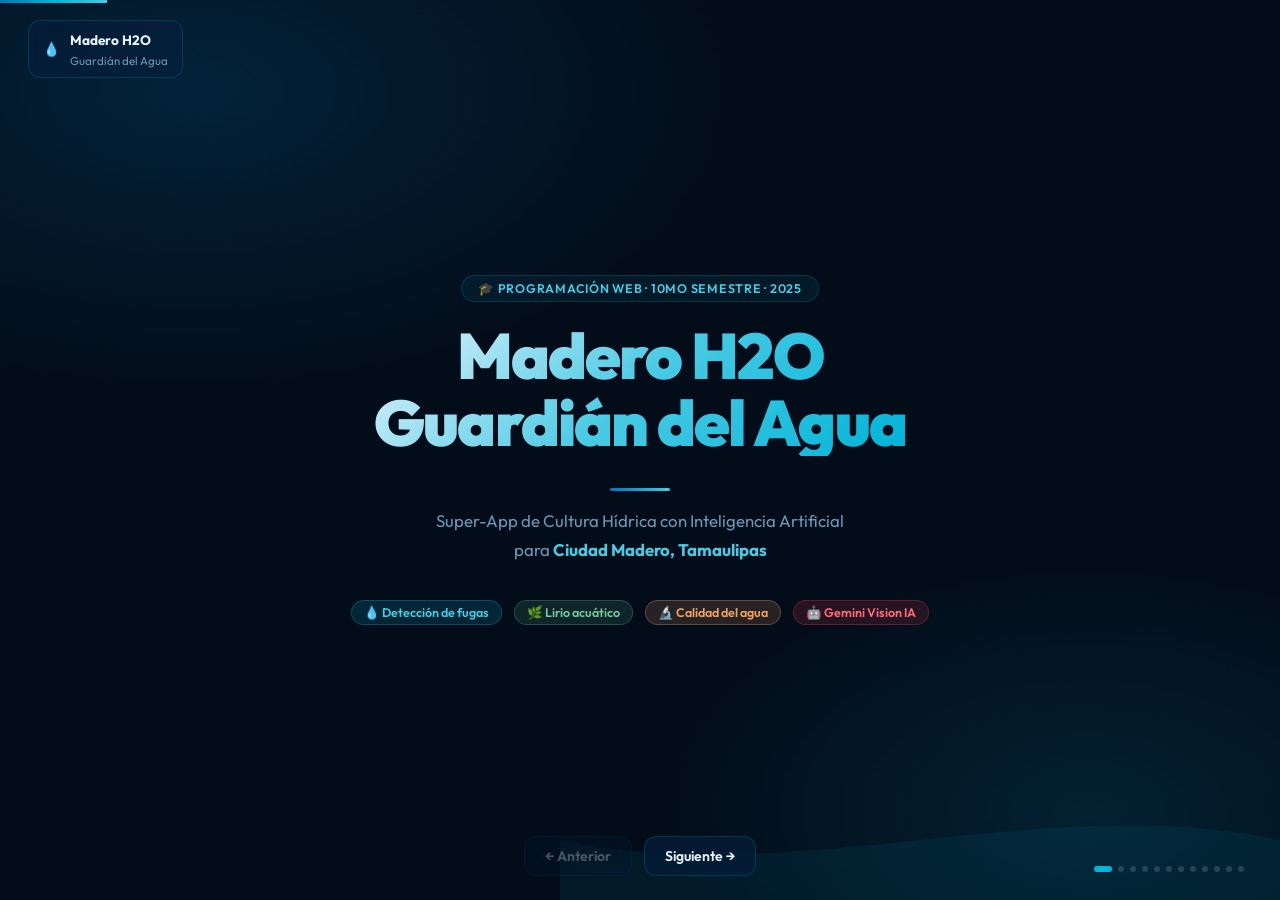
==== static/presentacion.html @ d8864dd7 "feat: agrega presentacion de diapositivas HTML (12 slides)" ====
<!DOCTYPE html>
<html lang="es">
<head>
<meta charset="UTF-8"/>
<meta name="viewport" content="width=device-width, initial-scale=1.0"/>
<title>Madero H2O — Presentación</title>
<link rel="preconnect" href="https://fonts.googleapis.com"/>
<link href="https://fonts.googleapis.com/css2?family=Outfit:wght@300;400;500;600;700;800;900&display=swap" rel="stylesheet"/>
<style>
/* ═══════ RESET & BASE ═══════ */
*,*::before,*::after{box-sizing:border-box;margin:0;padding:0}
:root{
  --bg:       #030d1a;
  --bg2:      #061525;
  --primary:  #00b4d8;
  --cyan:     #48cae4;
  --accent:   #0077b6;
  --green:    #52b788;
  --orange:   #f4a261;
  --red:      #e63946;
  --text:     #e8f4fd;
  --muted:    #6b98b8;
  --border:   rgba(0,180,216,0.2);
  --glass:    rgba(6,30,60,0.6);
}
html,body{width:100%;height:100%;overflow:hidden;font-family:'Outfit',sans-serif;background:var(--bg);color:var(--text)}

/* ═══════ SLIDESHOW CONTAINER ═══════ */
.deck{position:relative;width:100vw;height:100vh;overflow:hidden}

/* ═══════ SLIDE ═══════ */
.slide{
  position:absolute;inset:0;
  display:flex;flex-direction:column;align-items:center;justify-content:center;
  padding:48px 64px;
  opacity:0;pointer-events:none;
  transition:opacity .6s ease, transform .6s cubic-bezier(.4,0,.2,1);
  transform:translateX(60px);
}
.slide.active{opacity:1;pointer-events:all;transform:translateX(0)}
.slide.exit-left{opacity:0;transform:translateX(-60px)}

/* ═══════ ANIMATED BACKGROUND ═══════ */
.bg-canvas{
  position:fixed;inset:0;z-index:0;pointer-events:none;
  background:
    radial-gradient(ellipse 70% 55% at 15% 10%,rgba(0,119,182,.2) 0%,transparent 60%),
    radial-gradient(ellipse 55% 45% at 85% 90%,rgba(0,180,216,.12) 0%,transparent 60%),
    var(--bg);
}
.wave-bg{
  position:fixed;bottom:0;left:0;width:200%;height:120px;z-index:0;opacity:.08;
  animation:wave 10s linear infinite;
}
@keyframes wave{0%{transform:translateX(0)}100%{transform:translateX(-50%)}}

/* ═══════ SLIDE CONTENT HELPERS ═══════ */
.slide>*{position:relative;z-index:1}
.center{text-align:center;width:100%}
.slide-tag{
  display:inline-flex;align-items:center;gap:8px;
  padding:5px 16px;border-radius:100px;border:1px solid var(--border);
  background:rgba(0,180,216,.07);color:var(--cyan);
  font-size:.78rem;font-weight:600;letter-spacing:.06em;text-transform:uppercase;
  margin-bottom:20px;
}
h1.hero-title{
  font-size:clamp(2.2rem,5vw,4rem);font-weight:900;line-height:1.05;
  letter-spacing:-.03em;
  background:linear-gradient(135deg,#e8f4fd 0%,var(--cyan) 50%,var(--primary) 100%);
  -webkit-background-clip:text;-webkit-text-fill-color:transparent;background-clip:text;
  margin-bottom:16px;
}
h2.slide-title{
  font-size:clamp(1.6rem,3.5vw,2.8rem);font-weight:800;line-height:1.1;
  letter-spacing:-.025em;margin-bottom:12px;
}
.subtitle{font-size:1.05rem;color:var(--muted);line-height:1.7;max-width:680px;margin:0 auto}

/* ═══════ CARDS ═══════ */
.cards{display:grid;gap:18px;width:100%;margin-top:32px}
.cards.cols-3{grid-template-columns:repeat(3,1fr)}
.cards.cols-2{grid-template-columns:repeat(2,1fr)}
.card{
  background:var(--glass);backdrop-filter:blur(16px);
  border:1px solid var(--border);border-radius:20px;padding:24px;
  transition:.3s ease;
}
.card:hover{border-color:rgba(0,180,216,.5);transform:translateY(-3px)}
.card-icon{font-size:2rem;margin-bottom:12px}
.card-title{font-size:1rem;font-weight:700;margin-bottom:8px}
.card-body{font-size:.85rem;color:var(--muted);line-height:1.65}
.card-stat{font-size:2.2rem;font-weight:900;color:var(--cyan);line-height:1}
.card-stat-label{font-size:.78rem;color:var(--muted);margin-top:6px;text-transform:uppercase;letter-spacing:.05em}

/* ═══════ BADGE CHIPS ═══════ */
.chip{display:inline-flex;align-items:center;gap:6px;padding:4px 12px;border-radius:100px;font-size:.78rem;font-weight:600}
.chip-red   {background:rgba(230,57,70,.15);color:#ff6b7a;border:1px solid rgba(230,57,70,.3)}
.chip-green {background:rgba(82,183,136,.15);color:#74c69d;border:1px solid rgba(82,183,136,.3)}
.chip-blue  {background:rgba(0,180,216,.15);color:var(--cyan);border:1px solid rgba(0,180,216,.3)}
.chip-orange{background:rgba(244,162,97,.15);color:#f4a261;border:1px solid rgba(244,162,97,.3)}

/* ═══════ FLOW DIAGRAM ═══════ */
.flow{display:flex;align-items:center;gap:0;width:100%;margin-top:28px;flex-wrap:wrap;justify-content:center}
.flow-step{
  background:var(--glass);border:1px solid var(--border);border-radius:16px;
  padding:16px 20px;text-align:center;min-width:140px;flex:1;max-width:180px;
}
.flow-arrow{font-size:1.4rem;color:var(--primary);padding:0 8px;flex-shrink:0}
.flow-icon{font-size:1.8rem;margin-bottom:8px}
.flow-label{font-size:.8rem;font-weight:600;color:var(--text)}
.flow-sub{font-size:.72rem;color:var(--muted);margin-top:4px}

/* ═══════ TABLE ═══════ */
.data-table{width:100%;border-collapse:collapse;margin-top:24px}
.data-table th{
  padding:10px 16px;text-align:left;font-size:.75rem;font-weight:700;
  color:var(--muted);text-transform:uppercase;letter-spacing:.06em;
  border-bottom:1px solid var(--border);
}
.data-table td{
  padding:12px 16px;font-size:.88rem;color:var(--muted);
  border-bottom:1px solid rgba(0,180,216,.05);
}
.data-table tr:hover td{background:rgba(0,180,216,.03)}
.data-table td:first-child{color:var(--text);font-weight:600}

/* ═══════ BIG QUOTE ═══════ */
.blockquote{
  border-left:3px solid var(--primary);padding:16px 24px;
  background:rgba(0,180,216,.05);border-radius:0 12px 12px 0;
  font-size:1.05rem;color:var(--muted);line-height:1.8;margin-top:20px;
}
.blockquote strong{color:var(--text)}

/* ═══════ PROGRESS BAR ═══════ */
.progress-bar{
  position:fixed;top:0;left:0;height:3px;
  background:linear-gradient(90deg,var(--accent),var(--primary),var(--cyan));
  transition:width .5s ease;z-index:100;
}

/* ═══════ SLIDE NUMBER ═══════ */
.slide-counter{
  position:fixed;bottom:28px;right:36px;
  font-size:.8rem;color:var(--muted);font-weight:500;z-index:100;
  display:flex;align-items:center;gap:8px;
}
.counter-dots{display:flex;gap:6px}
.dot{width:6px;height:6px;border-radius:50%;background:rgba(255,255,255,.15);transition:.3s}
.dot.active{background:var(--primary);width:18px;border-radius:3px}

/* ═══════ NAV BUTTONS ═══════ */
.nav{position:fixed;bottom:24px;left:50%;transform:translateX(-50%);display:flex;gap:12px;z-index:100}
.nav-btn{
  background:var(--glass);backdrop-filter:blur(12px);
  border:1px solid var(--border);border-radius:12px;
  padding:10px 20px;color:var(--text);font-family:'Outfit',sans-serif;
  font-size:.88rem;font-weight:600;cursor:pointer;transition:.25s ease;
  display:flex;align-items:center;gap:6px;
}
.nav-btn:hover{border-color:var(--primary);color:var(--cyan)}
.nav-btn:disabled{opacity:.3;cursor:not-allowed}

/* ═══════ SLIDE-SPECIFIC ACCENTS ═══════ */
.accent-red   {color:#ff6b7a}
.accent-green {color:#74c69d}
.accent-cyan  {color:var(--cyan)}
.accent-orange{color:#f4a261}

/* ═══════ LOGO ═══════ */
.logo-pill{
  position:fixed;top:20px;left:28px;
  display:flex;align-items:center;gap:10px;
  background:var(--glass);backdrop-filter:blur(12px);
  border:1px solid var(--border);border-radius:12px;padding:8px 14px;z-index:100;
}
.logo-pill span{font-size:.85rem;font-weight:700;color:var(--text)}
.logo-pill small{font-size:.72rem;color:var(--muted)}

/* ═══════ ANIMATIONS ═══════ */
@keyframes fadeUp{from{opacity:0;transform:translateY(20px)}to{opacity:1;transform:translateY(0)}}
@keyframes pulseGlow{0%,100%{box-shadow:0 0 16px rgba(0,180,216,.3)}50%{box-shadow:0 0 36px rgba(0,180,216,.6)}}
.slide.active .card{animation:fadeUp .5s ease both}
.slide.active .card:nth-child(2){animation-delay:.1s}
.slide.active .card:nth-child(3){animation-delay:.2s}
.slide.active .flow-step{animation:fadeUp .4s ease both}
.slide.active .flow-step:nth-child(2){animation-delay:.05s}
.slide.active .flow-step:nth-child(4){animation-delay:.1s}
.slide.active .flow-step:nth-child(6){animation-delay:.15s}
.slide.active .flow-step:nth-child(8){animation-delay:.2s}

/* ═══════ DIVIDER LINE ═══════ */
.divider{width:60px;height:3px;background:linear-gradient(90deg,var(--accent),var(--cyan));border-radius:2px;margin:16px auto}

/* ═══════ ICON BADGE ═══════ */
.icon-badge{
  width:72px;height:72px;border-radius:20px;display:flex;align-items:center;justify-content:center;
  font-size:32px;margin:0 auto 20px;
  animation:pulseGlow 3s ease-in-out infinite;
}

/* ═══════ RESPONSIVE ═══════ */
@media(max-width:768px){
  .slide{padding:32px 24px}
  .cards.cols-3,.cards.cols-2{grid-template-columns:1fr}
  .flow{flex-direction:column}
  .flow-arrow{transform:rotate(90deg)}
  h1.hero-title{font-size:2rem}
}
</style>
</head>
<body>

<!-- Fixed UI -->
<div class="bg-canvas"></div>
<svg class="wave-bg" viewBox="0 0 1440 120" xmlns="http://www.w3.org/2000/svg">
  <path d="M0,60 C240,110 480,10 720,60 C960,110 1200,10 1440,60 L1440,120 L0,120 Z" fill="#00b4d8"/>
</svg>

<div class="progress-bar" id="progress"></div>

<div class="logo-pill">
  <span>💧</span>
  <div><span>Madero H2O</span><br/><small>Guardián del Agua</small></div>
</div>

<!-- Dots -->
<div class="slide-counter">
  <div class="counter-dots" id="dots"></div>
</div>

<!-- Nav -->
<div class="nav">
  <button class="nav-btn" id="prevBtn" onclick="changeSlide(-1)" disabled>← Anterior</button>
  <button class="nav-btn" id="nextBtn" onclick="changeSlide(1)">Siguiente →</button>
</div>

<!-- ═══════════════════════════════════════
     SLIDES
═══════════════════════════════════════ -->
<div class="deck" id="deck">

  <!-- ── SLIDE 1: PORTADA ────────────────── -->
  <div class="slide active center" id="s0">
    <div class="slide-tag">🎓 Programación Web · 10mo Semestre · 2025</div>
    <h1 class="hero-title">Madero H2O<br/>Guardián del Agua</h1>
    <div class="divider"></div>
    <p class="subtitle">
      Super-App de Cultura Hídrica con Inteligencia Artificial<br/>
      para <strong style="color:var(--cyan)">Ciudad Madero, Tamaulipas</strong>
    </p>
    <div style="display:flex;gap:12px;justify-content:center;margin-top:36px;flex-wrap:wrap">
      <span class="chip chip-blue">💧 Detección de fugas</span>
      <span class="chip chip-green">🌿 Lirio acuático</span>
      <span class="chip chip-orange">🔬 Calidad del agua</span>
      <span class="chip chip-red">🤖 Gemini Vision IA</span>
    </div>
  </div>

  <!-- ── SLIDE 2: CONTEXTO ───────────────── -->
  <div class="slide" id="s1">
    <div class="center" style="margin-bottom:32px">
      <div class="slide-tag">📍 Contexto</div>
      <h2 class="slide-title">Ciudad Madero y su Sistema Hídrico</h2>
    </div>
    <div class="cards cols-3">
      <div class="card" style="border-color:rgba(0,180,216,.3)">
        <div class="card-icon">🗺️</div>
        <div class="card-title">Ubicación estratégica</div>
        <div class="card-body">Ciudad Madero es un municipio costero de Tamaulipas, México, abastecido por el <strong style="color:var(--text)">Sistema Lagunario-Chairel</strong> y plantas potabilizadoras de COMAPA Sur.</div>
      </div>
      <div class="card" style="border-color:rgba(82,183,136,.3)">
        <div class="card-icon">🏞️</div>
        <div class="card-title">Laguna del Chairel</div>
        <div class="card-body">Principal fuente de agua superficial de la región. Enfrenta la proliferación de <strong style="color:#74c69d">lirio acuático</strong> (<em>Eichhornia crassipes</em>) que obstruye el flujo y eleva costos de potabilización.</div>
      </div>
      <div class="card" style="border-color:rgba(0,119,182,.3)">
        <div class="card-icon">🏭</div>
        <div class="card-title">Organismos operadores</div>
        <div class="card-body">
          <strong style="color:var(--text)">COMAPA Sur</strong> — Red de distribución de agua potable<br/><br/>
          <strong style="color:var(--text)">CAEAT</strong> — Comisión del Agua del Estado de Tamaulipas
        </div>
      </div>
    </div>
  </div>

  <!-- ── SLIDE 3: PROBLEMÁTICA ───────────── -->
  <div class="slide" id="s2">
    <div class="center" style="margin-bottom:32px">
      <div class="slide-tag">⚠️ Problemática</div>
      <h2 class="slide-title">Tres Crisis Hídricas Urgentes</h2>
    </div>
    <div class="cards cols-3">
      <div class="card" style="border-color:rgba(230,57,70,.4);background:rgba(230,57,70,.05)">
        <div style="display:flex;align-items:center;gap:10px;margin-bottom:16px">
          <span style="font-size:2rem">💧</span>
          <span class="chip chip-red">Crisis 1</span>
        </div>
        <div class="card-stat accent-red">40–60%</div>
        <div class="card-stat-label">del agua potable perdida por fugas no detectadas en Latinoamérica</div>
        <div class="card-body" style="margin-top:14px">Las fugas en tuberías subterráneas permanecen sin reportarse durante días o semanas por falta de un canal de reporte ciudadano eficiente.</div>
      </div>
      <div class="card" style="border-color:rgba(82,183,136,.4);background:rgba(82,183,136,.05)">
        <div style="display:flex;align-items:center;gap:10px;margin-bottom:16px">
          <span style="font-size:2rem">🌿</span>
          <span class="chip chip-green">Crisis 2</span>
        </div>
        <div class="card-stat accent-green">+30%</div>
        <div class="card-stat-label">de superficie lagunar cubierta por lirio en temporadas de lluvia</div>
        <div class="card-body" style="margin-top:14px">El lirio acuático consume el oxígeno del agua, mata ecosistemas y encarece la potabilización en las plantas de tratamiento regionales.</div>
      </div>
      <div class="card" style="border-color:rgba(0,180,216,.4);background:rgba(0,180,216,.05)">
        <div style="display:flex;align-items:center;gap:10px;margin-bottom:16px">
          <span style="font-size:2rem">🔬</span>
          <span class="chip chip-blue">Crisis 3</span>
        </div>
        <div class="card-stat accent-cyan">Variable</div>
        <div class="card-stat-label">calidad del agua por intrusión salina y sedimentos</div>
        <div class="card-body" style="margin-top:14px">Sin herramientas accesibles, el ciudadano no puede detectar variaciones de turbidez o contaminación temprana en el agua que consume.</div>
      </div>
    </div>
  </div>

  <!-- ── SLIDE 4: SOLUCIÓN ────────────────── -->
  <div class="slide" id="s3" style="align-items:flex-start">
    <div class="center" style="margin-bottom:28px">
      <div class="slide-tag">💡 Solución</div>
      <h2 class="slide-title">¿Qué hace Madero H2O?</h2>
      <p class="subtitle">Una aplicación web que convierte la cámara del ciudadano en un sensor de monitoreo hídrico impulsado por IA.</p>
    </div>
    <div class="blockquote">
      <strong>Concepto central:</strong> El usuario toma una fotografía del problema → la IA lo analiza en segundos → se genera un reporte geolocalizado → las autoridades actúan más rápido.
    </div>
    <div style="display:flex;gap:16px;margin-top:24px;flex-wrap:wrap;justify-content:center">
      <div style="flex:1;min-width:220px;background:var(--glass);border:1px solid var(--border);border-radius:16px;padding:20px">
        <div style="font-size:1.5rem;margin-bottom:10px">📱</div>
        <div style="font-weight:700;margin-bottom:6px">Para el ciudadano</div>
        <div style="font-size:.85rem;color:var(--muted)">Interfaz simple: elige el tipo de problema, sube una foto y obtiene un análisis instantáneo.</div>
      </div>
      <div style="flex:1;min-width:220px;background:var(--glass);border:1px solid var(--border);border-radius:16px;padding:20px">
        <div style="font-size:1.5rem;margin-bottom:10px">🏛️</div>
        <div style="font-weight:700;margin-bottom:6px">Para COMAPA Sur</div>
        <div style="font-size:.85rem;color:var(--muted)">Dashboard con mapa de calor de todos los reportes priorizados por severidad y geolocalización.</div>
      </div>
      <div style="flex:1;min-width:220px;background:var(--glass);border:1px solid var(--border);border-radius:16px;padding:20px">
        <div style="font-size:1.5rem;margin-bottom:10px">🌊</div>
        <div style="font-weight:700;margin-bottom:6px">Para las brigadas</div>
        <div style="font-size:.85rem;color:var(--muted)">Alertas de zonas con mayor concentración de lirio para optimizar operativos de limpieza.</div>
      </div>
    </div>
  </div>

  <!-- ── SLIDE 5: MÓDULO 1 ────────────────── -->
  <div class="slide" id="s4">
    <div class="center" style="margin-bottom:24px">
      <div class="slide-tag" style="border-color:rgba(230,57,70,.3);color:#ff6b7a">💧 Módulo 1</div>
      <h2 class="slide-title">Monitor Ciudadano de Fugas</h2>
    </div>
    <div class="flow">
      <div class="flow-step" style="border-color:rgba(230,57,70,.3)">
        <div class="flow-icon">📸</div>
        <div class="flow-label">Foto de la fuga</div>
        <div class="flow-sub">Mancha, brote o humedad en vía pública</div>
      </div>
      <div class="flow-arrow">→</div>
      <div class="flow-step" style="border-color:rgba(0,180,216,.3)">
        <div class="flow-icon">🤖</div>
        <div class="flow-label">Gemini Vision</div>
        <div class="flow-sub">Detecta y clasifica la fuga</div>
      </div>
      <div class="flow-arrow">→</div>
      <div class="flow-step" style="border-color:rgba(244,162,97,.3)">
        <div class="flow-icon">📊</div>
        <div class="flow-label">Severidad</div>
        <div class="flow-sub">Baja / Media / Alta / Crítica</div>
      </div>
      <div class="flow-arrow">→</div>
      <div class="flow-step" style="border-color:rgba(82,183,136,.3)">
        <div class="flow-icon">📍</div>
        <div class="flow-label">Geolocalización</div>
        <div class="flow-sub">Coordenadas GPS automáticas</div>
      </div>
      <div class="flow-arrow">→</div>
      <div class="flow-step" style="border-color:rgba(230,57,70,.3)">
        <div class="flow-icon">🏛️</div>
        <div class="flow-label">Reporte COMAPA</div>
        <div class="flow-sub">Almacenado en mapa de calor</div>
      </div>
    </div>
    <div style="margin-top:24px;display:flex;gap:10px;justify-content:center;flex-wrap:wrap">
      <span class="chip chip-red">✅ ¿Es fuga real?</span>
      <span class="chip chip-orange">🔧 Tipo: tubería / válvula / brote</span>
      <span class="chip chip-blue">⏱️ Urgencia de intervención</span>
      <span class="chip chip-green">💡 Recomendación inmediata</span>
    </div>
  </div>

  <!-- ── SLIDE 6: MÓDULO 2 ────────────────── -->
  <div class="slide" id="s5">
    <div class="center" style="margin-bottom:24px">
      <div class="slide-tag" style="border-color:rgba(82,183,136,.3);color:#74c69d">🌿 Módulo 2</div>
      <h2 class="slide-title">Alerta de Lirio Acuático</h2>
    </div>
    <div class="cards cols-2" style="gap:20px">
      <div>
        <div class="flow" style="flex-direction:column;gap:10px;align-items:stretch">
          <div class="flow-step" style="border-color:rgba(82,183,136,.3);max-width:100%;text-align:left;display:flex;align-items:center;gap:14px">
            <div class="flow-icon" style="margin-bottom:0;flex-shrink:0">📷</div>
            <div>
              <div class="flow-label">Foto de la laguna o canal</div>
              <div class="flow-sub">Laguna del Chairel, Carpintero o canales de Ciudad Madero</div>
            </div>
          </div>
          <div style="text-align:center;color:var(--primary);font-size:1.2rem">↓</div>
          <div class="flow-step" style="border-color:rgba(0,180,216,.3);max-width:100%;text-align:left;display:flex;align-items:center;gap:14px">
            <div class="flow-icon" style="margin-bottom:0;flex-shrink:0">🧠</div>
            <div>
              <div class="flow-label">Gemini segmenta la imagen</div>
              <div class="flow-sub">Identifica lirio vs. agua libre vs. desechos flotantes</div>
            </div>
          </div>
          <div style="text-align:center;color:var(--primary);font-size:1.2rem">↓</div>
          <div class="flow-step" style="border-color:rgba(82,183,136,.3);max-width:100%;text-align:left;display:flex;align-items:center;gap:14px">
            <div class="flow-icon" style="margin-bottom:0;flex-shrink:0">🚨</div>
            <div>
              <div class="flow-label">Alerta a brigadas</div>
              <div class="flow-sub">Prioriza zonas con mayor cobertura para limpieza inmediata</div>
            </div>
          </div>
        </div>
      </div>
      <div>
        <table class="data-table">
          <thead>
            <tr><th>Cobertura</th><th>Urgencia</th><th>Acción</th></tr>
          </thead>
          <tbody>
            <tr><td>0 – 10%</td><td><span class="chip chip-blue" style="font-size:.72rem">Sin urgencia</span></td><td style="font-size:.82rem">Monitoreo rutinario</td></tr>
            <tr><td>11 – 30%</td><td><span class="chip chip-green" style="font-size:.72rem">Baja</span></td><td style="font-size:.82rem">Limpieza en 7 días</td></tr>
            <tr><td>31 – 60%</td><td><span class="chip chip-orange" style="font-size:.72rem">Media</span></td><td style="font-size:.82rem">Esta semana</td></tr>
            <tr><td>61 – 85%</td><td><span class="chip chip-red" style="font-size:.72rem">Alta</span></td><td style="font-size:.82rem">24 – 48 horas</td></tr>
            <tr><td>86 – 100%</td><td><span class="chip chip-red" style="font-size:.72rem;background:rgba(230,57,70,.3)">🚨 Crítica</span></td><td style="font-size:.82rem">Intervención inmediata</td></tr>
          </tbody>
        </table>
        <div class="blockquote" style="margin-top:16px;font-size:.82rem">
          A mayor cobertura de lirio, <strong>menor oxígeno</strong> en el agua, mayor costo de potabilización y mayor impacto en el ecosistema lagunario.
        </div>
      </div>
    </div>
  </div>

  <!-- ── SLIDE 7: MÓDULO 3 ────────────────── -->
  <div class="slide" id="s6">
    <div class="center" style="margin-bottom:24px">
      <div class="slide-tag" style="border-color:rgba(0,180,216,.3);color:var(--cyan)">🔬 Módulo 3</div>
      <h2 class="slide-title">Asistente de Calidad y Turbidez</h2>
    </div>
    <div class="cards cols-2">
      <div class="card" style="border-color:rgba(0,180,216,.3)">
        <div style="font-weight:700;margin-bottom:14px;font-size:1rem">¿Cómo funciona?</div>
        <div style="font-size:.88rem;color:var(--muted);line-height:1.8">
          <div style="margin-bottom:8px">1️⃣ Usuario toma foto de un <strong style="color:var(--text)">vaso de agua</strong> sobre fondo blanco</div>
          <div style="margin-bottom:8px">2️⃣ Gemini analiza los píxeles: <strong style="color:var(--text)">color, turbidez, partículas visibles</strong></div>
          <div style="margin-bottom:8px">3️⃣ Compara con la norma <strong style="color:var(--text)">NOM-127-SSA1-2021</strong> de forma orientativa</div>
          <div>4️⃣ Emite veredicto de <strong style="color:var(--text)">aptitud del agua</strong></div>
        </div>
      </div>
      <div>
        <div style="display:grid;grid-template-columns:1fr 1fr;gap:10px">
          <div class="card" style="border-color:rgba(82,183,136,.3);text-align:center">
            <div style="font-size:1.6rem;margin-bottom:6px">✅</div>
            <div style="font-size:.82rem;font-weight:700;color:#74c69d">Apto para consumo</div>
            <div style="font-size:.75rem;color:var(--muted);margin-top:4px">Transparente, sin olor, turbidez &lt; 1</div>
          </div>
          <div class="card" style="border-color:rgba(244,162,97,.3);text-align:center">
            <div style="font-size:1.6rem;margin-bottom:6px">⚠️</div>
            <div style="font-size:.82rem;font-weight:700;color:#f4a261">Solo uso doméstico</div>
            <div style="font-size:.75rem;color:var(--muted);margin-top:4px">Ligeramente turbia, posible sedimento</div>
          </div>
          <div class="card" style="border-color:rgba(230,57,70,.3);text-align:center">
            <div style="font-size:1.6rem;margin-bottom:6px">🚿</div>
            <div style="font-size:.82rem;font-weight:700;color:#ff6b7a">Solo para riego</div>
            <div style="font-size:.75rem;color:var(--muted);margin-top:4px">Turbia, color amarillento, sedimentos</div>
          </div>
          <div class="card" style="border-color:rgba(230,57,70,.5);background:rgba(230,57,70,.05);text-align:center">
            <div style="font-size:1.6rem;margin-bottom:6px">🚫</div>
            <div style="font-size:.82rem;font-weight:700;color:#e63946">No usar</div>
            <div style="font-size:.75rem;color:var(--muted);margin-top:4px">Marrón, verde o muy opaca. Contactar COMAPA</div>
          </div>
        </div>
      </div>
    </div>
  </div>

  <!-- ── SLIDE 8: AGENTE IA ───────────────── -->
  <div class="slide" id="s7">
    <div class="center" style="margin-bottom:28px">
      <div class="slide-tag">🤖 Inteligencia Artificial</div>
      <h2 class="slide-title">El Agente: Google Gemini 2.5 Flash</h2>
    </div>
    <div class="cards cols-3">
      <div class="card" style="border-color:rgba(0,180,216,.4)">
        <div class="card-icon">👁️</div>
        <div class="card-title">Visión Multimodal</div>
        <div class="card-body">Gemini puede analizar imágenes y texto simultáneamente. Recibe la foto + el prompt especializado y devuelve un JSON estructurado con el diagnóstico.</div>
      </div>
      <div class="card" style="border-color:rgba(82,183,136,.4)">
        <div class="card-icon">🎯</div>
        <div class="card-title">Prompts Especializados</div>
        <div class="card-body">Cada módulo tiene un prompt diseñado por expertos en infraestructura hidráulica, ecología acuática y análisis colorimétrico con contexto local de Tamaulipas.</div>
      </div>
      <div class="card" style="border-color:rgba(244,162,97,.4)">
        <div class="card-icon">⚡</div>
        <div class="card-title">Respuesta en &lt;5s</div>
        <div class="card-body">Gemini Flash está optimizado para latencia baja. El usuario recibe el análisis completo y la recomendación en menos de 5 segundos desde que sube la foto.</div>
      </div>
    </div>
    <div class="blockquote" style="margin-top:20px">
      <strong>¿Por qué Gemini en lugar de YOLO?</strong> — Gemini realiza en un solo API call lo que requeriría: detección de objetos (YOLO) + clasificación + análisis de color + generación de texto. Sin instalaciones locales de PyTorch ni GPU.
    </div>
  </div>

  <!-- ── SLIDE 9: ARQUITECTURA ────────────── -->
  <div class="slide" id="s8">
    <div class="center" style="margin-bottom:24px">
      <div class="slide-tag">🏗️ Arquitectura</div>
      <h2 class="slide-title">Stack Técnico</h2>
    </div>
    <div class="cards cols-2" style="gap:20px">
      <div style="display:flex;flex-direction:column;gap:12px">
        <div class="card" style="border-color:rgba(0,180,216,.3);display:flex;align-items:center;gap:14px">
          <div style="font-size:1.8rem;flex-shrink:0">🐍</div>
          <div>
            <div style="font-weight:700">Backend: Python + Flask</div>
            <div style="font-size:.82rem;color:var(--muted)">Agente orquestador con 5 endpoints REST. Enruta cada imagen al prompt correcto.</div>
          </div>
        </div>
        <div class="card" style="border-color:rgba(82,183,136,.3);display:flex;align-items:center;gap:14px">
          <div style="font-size:1.8rem;flex-shrink:0">🤖</div>
          <div>
            <div style="font-weight:700">IA: Gemini 2.5 Flash</div>
            <div style="font-size:.82rem;color:var(--muted)">Análisis multimodal de imagen + prompt → JSON estructurado de respuesta.</div>
          </div>
        </div>
        <div class="card" style="border-color:rgba(244,162,97,.3);display:flex;align-items:center;gap:14px">
          <div style="font-size:1.8rem;flex-shrink:0">🗄️</div>
          <div>
            <div style="font-weight:700">DB: SQLite + SQLAlchemy</div>
            <div style="font-size:.82rem;color:var(--muted)">Historial persistente de reportes. En Vercel usa /tmp.</div>
          </div>
        </div>
      </div>
      <div style="display:flex;flex-direction:column;gap:12px">
        <div class="card" style="border-color:rgba(0,119,182,.3);display:flex;align-items:center;gap:14px">
          <div style="font-size:1.8rem;flex-shrink:0">🗺️</div>
          <div>
            <div style="font-weight:700">Mapa: Leaflet.js</div>
            <div style="font-size:.82rem;color:var(--muted)">Mapa de calor open source centrado en Ciudad Madero con markers por módulo y severidad.</div>
          </div>
        </div>
        <div class="card" style="border-color:rgba(0,180,216,.3);display:flex;align-items:center;gap:14px">
          <div style="font-size:1.8rem;flex-shrink:0">🎨</div>
          <div>
            <div style="font-weight:700">Frontend: HTML + CSS + JS</div>
            <div style="font-size:.82rem;color:var(--muted)">SPA glassmorphism dark mode. Drag-and-drop, geolocalización nativa y animaciones de agua.</div>
          </div>
        </div>
        <div class="card" style="border-color:rgba(82,183,136,.3);display:flex;align-items:center;gap:14px">
          <div style="font-size:1.8rem;flex-shrink:0">☁️</div>
          <div>
            <div style="font-weight:700">Deploy: Vercel + GitHub</div>
            <div style="font-size:.82rem;color:var(--muted)">CI/CD automático. Cada push a main redespliega la app en segundos.</div>
          </div>
        </div>
      </div>
    </div>
  </div>

  <!-- ── SLIDE 10: IMPACTO ────────────────── -->
  <div class="slide" id="s9">
    <div class="center" style="margin-bottom:28px">
      <div class="slide-tag">🌍 Impacto</div>
      <h2 class="slide-title">¿Qué cambia con Madero H2O?</h2>
    </div>
    <div class="cards cols-3">
      <div class="card" style="text-align:center;border-color:rgba(230,57,70,.3)">
        <div class="card-stat" style="color:#ff6b7a">⏱️</div>
        <div style="font-size:1rem;font-weight:700;margin:10px 0">Tiempo de respuesta</div>
        <div style="font-size:.85rem;color:var(--muted)">De <strong style="color:var(--text)">días sin reporte</strong> a <strong style="color:#ff6b7a">minutos</strong> con geolocalización automática enviada a COMAPA Sur.</div>
      </div>
      <div class="card" style="text-align:center;border-color:rgba(82,183,136,.3)">
        <div class="card-stat" style="color:#74c69d">🌿</div>
        <div style="font-size:1rem;font-weight:700;margin:10px 0">Brigadas más eficientes</div>
        <div style="font-size:.85rem;color:var(--muted)">Priorización automática de las zonas con mayor cobertura de lirio, reduciendo tiempos muertos en operativos.</div>
      </div>
      <div class="card" style="text-align:center;border-color:rgba(0,180,216,.3)">
        <div class="card-stat" style="color:var(--cyan)">💧</div>
        <div style="font-size:1rem;font-weight:700;margin:10px 0">Ciudadanía activa</div>
        <div style="font-size:.85rem;color:var(--muted)">Transforma al ciudadano de observador pasivo en <strong style="color:var(--text)">guardián activo</strong> del agua de su comunidad.</div>
      </div>
    </div>
    <div class="blockquote" style="margin-top:20px;text-align:center">
      <strong>Cada foto que toma un ciudadano puede significar el rescate de millones de litros de agua.</strong>
    </div>
  </div>

  <!-- ── SLIDE 11: MEJORAS FUTURAS ──────────── -->
  <div class="slide" id="s10">
    <div class="center" style="margin-bottom:24px">
      <div class="slide-tag">🚀 Roadmap</div>
      <h2 class="slide-title">Mejoras a Futuro</h2>
    </div>
    <div class="cards cols-2" style="gap:16px">
      <div class="card" style="border-color:rgba(0,180,216,.3)">
        <div style="display:flex;align-items:center;gap:10px;margin-bottom:10px">
          <span style="font-size:1.4rem">🗄️</span>
          <span style="font-weight:700">Base de Datos en la Nube</span>
          <span class="chip chip-blue" style="margin-left:auto;font-size:.68rem">v2.0</span>
        </div>
        <div class="card-body">Migrar de SQLite a <strong style="color:var(--text)">Vercel Postgres o Supabase</strong> para persistencia real de todos los reportes ciudadanos entre sesiones.</div>
      </div>
      <div class="card" style="border-color:rgba(82,183,136,.3)">
        <div style="display:flex;align-items:center;gap:10px;margin-bottom:10px">
          <span style="font-size:1.4rem">📱</span>
          <span style="font-weight:700">App Móvil Nativa</span>
          <span class="chip chip-green" style="margin-left:auto;font-size:.68rem">v2.0</span>
        </div>
        <div class="card-body">Convertir a <strong style="color:var(--text)">Progressive Web App (PWA)</strong> o app React Native para acceso offline, notificaciones push y cámara nativa.</div>
      </div>
      <div class="card" style="border-color:rgba(244,162,97,.3)">
        <div style="display:flex;align-items:center;gap:10px;margin-bottom:10px">
          <span style="font-size:1.4rem">📊</span>
          <span style="font-weight:700">Análisis Predictivo</span>
          <span class="chip chip-orange" style="margin-left:auto;font-size:.68rem">v3.0</span>
        </div>
        <div class="card-body">Usar el historial de reportes para <strong style="color:var(--text)">predecir zonas de alto riesgo</strong> antes de que ocurran fugas o proliferaciones de lirio (ML time-series).</div>
      </div>
      <div class="card" style="border-color:rgba(230,57,70,.3)">
        <div style="display:flex;align-items:center;gap:10px;margin-bottom:10px">
          <span style="font-size:1.4rem">🤝</span>
          <span style="font-weight:700">Integración con COMAPA</span>
          <span class="chip chip-red" style="margin-left:auto;font-size:.68rem">v3.0</span>
        </div>
        <div class="card-body">API directa con los sistemas de COMAPA Sur para que los reportes generen <strong style="color:var(--text)">tickets de mantenimiento automáticamente</strong> sin intermediarios.</div>
      </div>
      <div class="card" style="border-color:rgba(0,119,182,.3)">
        <div style="display:flex;align-items:center;gap:10px;margin-bottom:10px">
          <span style="font-size:1.4rem">🛰️</span>
          <span style="font-weight:700">Imágenes Satelitales</span>
          <span class="chip chip-blue" style="margin-left:auto;font-size:.68rem">v4.0</span>
        </div>
        <div class="card-body">Integrar imágenes de <strong style="color:var(--text)">Google Earth Engine o Sentinel-2</strong> para monitoreo automático de la cobertura de lirio sin depender de fotos ciudadanas.</div>
      </div>
      <div class="card" style="border-color:rgba(82,183,136,.3)">
        <div style="display:flex;align-items:center;gap:10px;margin-bottom:10px">
          <span style="font-size:1.4rem">🏆</span>
          <span style="font-weight:700">Gamificación</span>
          <span class="chip chip-green" style="margin-left:auto;font-size:.68rem">v2.5</span>
        </div>
        <div class="card-body">Sistema de <strong style="color:var(--text)">puntos y rankings ciudadanos</strong> para incentivar el reporte constante y crear una cultura de cuidado del agua sostenible.</div>
      </div>
    </div>
  </div>

  <!-- ── SLIDE 12: CIERRE ─────────────────── -->
  <div class="slide center" id="s11">
    <div class="icon-badge" style="background:linear-gradient(135deg,var(--accent),var(--primary))">💧</div>
    <div class="slide-tag">🎓 Conclusión</div>
    <h1 class="hero-title">Cada foto<br/>salva agua</h1>
    <div class="divider"></div>
    <p class="subtitle">
      Madero H2O demuestra que la tecnología puede democratizar el monitoreo ambiental,
      convirtiendo a cada ciudadano en un sensor inteligente al servicio de su comunidad.
    </p>
    <div style="display:flex;gap:16px;justify-content:center;margin-top:32px;flex-wrap:wrap">
      <div style="text-align:center">
        <div style="font-size:1.5rem;font-weight:800;color:var(--cyan)">3</div>
        <div style="font-size:.75rem;color:var(--muted)">Módulos de IA</div>
      </div>
      <div style="width:1px;background:var(--border)"></div>
      <div style="text-align:center">
        <div style="font-size:1.5rem;font-weight:800;color:#74c69d">100%</div>
        <div style="font-size:.75rem;color:var(--muted)">Web, sin instalación</div>
      </div>
      <div style="width:1px;background:var(--border)"></div>
      <div style="text-align:center">
        <div style="font-size:1.5rem;font-weight:800;color:#f4a261">&lt;5s</div>
        <div style="font-size:.75rem;color:var(--muted)">Por análisis</div>
      </div>
      <div style="width:1px;background:var(--border)"></div>
      <div style="text-align:center">
        <div style="font-size:1.5rem;font-weight:800;color:#ff6b7a">∞</div>
        <div style="font-size:.75rem;color:var(--muted)">Ciudadanos conectados</div>
      </div>
    </div>
    <div style="margin-top:36px;font-size:.85rem;color:var(--muted)">
      github.com/PARMXV/madero-h2o &nbsp;·&nbsp; Ciudad Madero, Tamaulipas 2025
    </div>
  </div>

</div><!-- /deck -->

<script>
const TITLES = [
  "Portada","Contexto","Problemática","Solución",
  "Módulo 1: Fugas","Módulo 2: Lirio","Módulo 3: Calidad",
  "Agente IA","Arquitectura","Impacto","Mejoras Futuras","Cierre"
];
const slides = document.querySelectorAll('.slide');
const total  = slides.length;
let current  = 0;

// Build dots
const dotsEl = document.getElementById('dots');
slides.forEach((_,i)=>{
  const d = document.createElement('div');
  d.className='dot'+(i===0?' active':'');
  d.onclick=()=>goTo(i);
  d.style.cursor='pointer';
  dotsEl.appendChild(d);
});

function goTo(n){
  if(n<0||n>=total) return;
  slides[current].classList.remove('active');
  slides[current].classList.add('exit-left');
  setTimeout(()=>slides[current].classList.remove('exit-left'),600);

  current=n;
  slides[current].classList.add('active');

  // progress
  document.getElementById('progress').style.width=((current+1)/total*100)+'%';

  // dots
  document.querySelectorAll('.dot').forEach((d,i)=>{
    d.classList.toggle('active',i===current);
  });

  document.getElementById('prevBtn').disabled = current===0;
  document.getElementById('nextBtn').disabled = current===total-1;
}

function changeSlide(dir){ goTo(current+dir); }

// Keyboard
document.addEventListener('keydown',e=>{
  if(e.key==='ArrowRight'||e.key==='ArrowDown') changeSlide(1);
  if(e.key==='ArrowLeft' ||e.key==='ArrowUp')   changeSlide(-1);
  if(e.key==='Home') goTo(0);
  if(e.key==='End')  goTo(total-1);
});

// Touch swipe
let tx=0;
document.addEventListener('touchstart',e=>tx=e.touches[0].clientX,{passive:true});
document.addEventListener('touchend',e=>{
  const dx=e.changedTouches[0].clientX-tx;
  if(Math.abs(dx)>50) changeSlide(dx<0?1:-1);
},{passive:true});

// Init progress
document.getElementById('progress').style.width=(1/total*100)+'%';
</script>
</body>
</html>
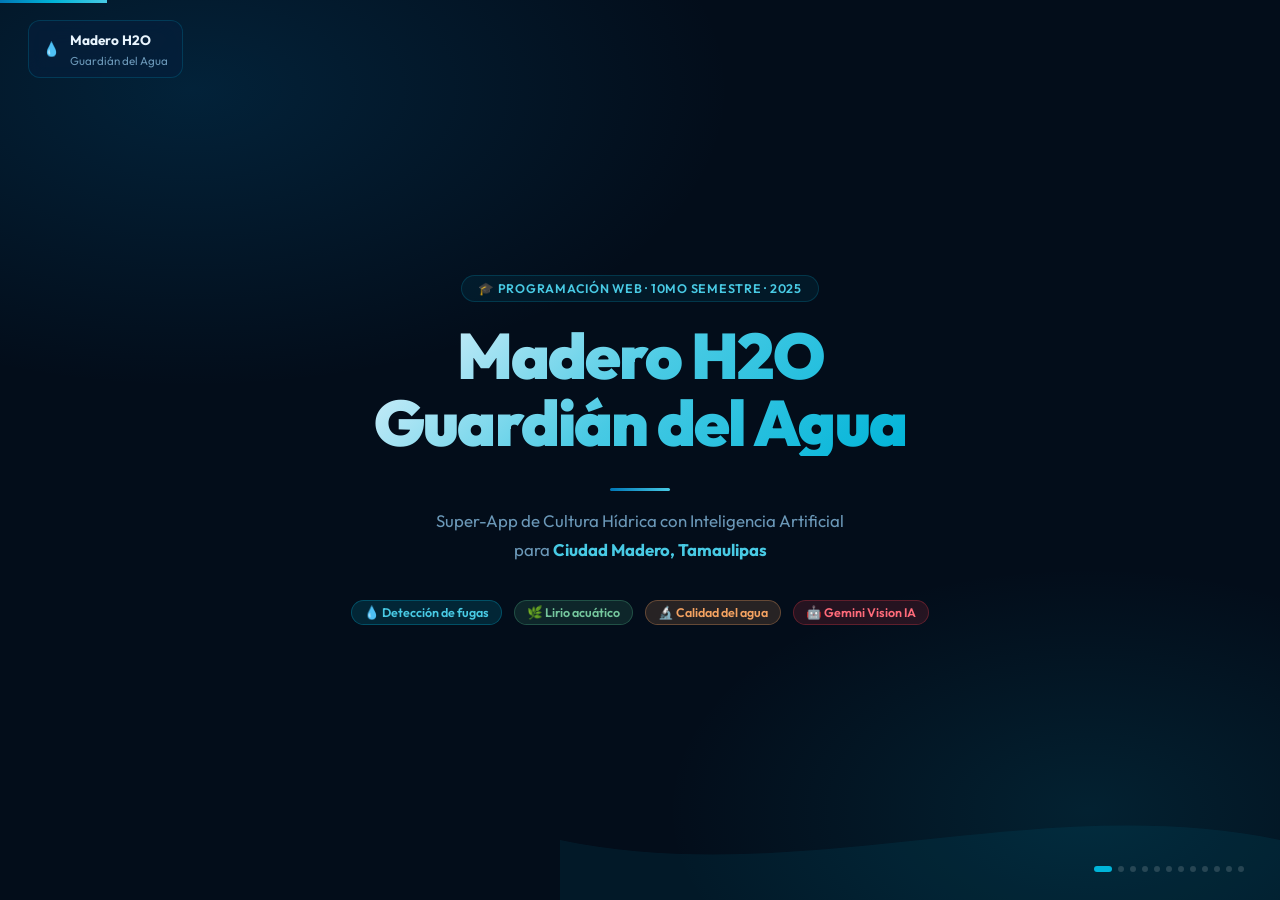
==== commit 54d8625c: "fix: botones de nav como flechas laterales fantasma para no tapar el contenido" ====
--- a/static/presentacion.html
+++ b/static/presentacion.html
@@ -150,17 +150,37 @@
 .dot{width:6px;height:6px;border-radius:50%;background:rgba(255,255,255,.15);transition:.3s}
 .dot.active{background:var(--primary);width:18px;border-radius:3px}
 
-/* ═══════ NAV BUTTONS ═══════ */
-.nav{position:fixed;bottom:24px;left:50%;transform:translateX(-50%);display:flex;gap:12px;z-index:100}
-.nav-btn{
-  background:var(--glass);backdrop-filter:blur(12px);
-  border:1px solid var(--border);border-radius:12px;
-  padding:10px 20px;color:var(--text);font-family:'Outfit',sans-serif;
-  font-size:.88rem;font-weight:600;cursor:pointer;transition:.25s ease;
-  display:flex;align-items:center;gap:6px;
-}
-.nav-btn:hover{border-color:var(--primary);color:var(--cyan)}
-.nav-btn:disabled{opacity:.3;cursor:not-allowed}
+/* ═══════ NAV BUTTONS — flechas laterales fantasma ═══════ */
+.nav-arrow{
+  position:fixed;top:50%;transform:translateY(-50%);
+  width:44px;height:80px;
+  display:flex;align-items:center;justify-content:center;
+  background:rgba(0,180,216,.06);
+  border:1px solid rgba(0,180,216,.12);
+  color:rgba(255,255,255,.25);
+  font-size:1.3rem;
+  cursor:pointer;
+  transition:all .3s ease;
+  z-index:100;
+  opacity:0;
+  user-select:none;
+  -webkit-user-select:none;
+}
+.nav-arrow.left {left:0;border-radius:0 12px 12px 0;border-left:none}
+.nav-arrow.right{right:0;border-radius:12px 0 0 12px;border-right:none}
+.deck:hover ~ .nav-arrow,
+body:hover .nav-arrow{opacity:1}
+.nav-arrow:hover{
+  background:rgba(0,180,216,.18);
+  border-color:rgba(0,180,216,.4);
+  color:var(--cyan);
+  width:52px;
+}
+.nav-arrow:disabled,.nav-arrow[disabled]{
+  opacity:0 !important;
+  cursor:default;
+  pointer-events:none;
+}
 
 /* ═══════ SLIDE-SPECIFIC ACCENTS ═══════ */
 .accent-red   {color:#ff6b7a}
@@ -230,11 +250,9 @@
   <div class="counter-dots" id="dots"></div>
 </div>
 
-<!-- Nav -->
-<div class="nav">
-  <button class="nav-btn" id="prevBtn" onclick="changeSlide(-1)" disabled>← Anterior</button>
-  <button class="nav-btn" id="nextBtn" onclick="changeSlide(1)">Siguiente →</button>
-</div>
+<!-- Nav arrows (laterales) -->
+<button class="nav-arrow left"  id="prevBtn" onclick="changeSlide(-1)" disabled aria-label="Anterior">&#8592;</button>
+<button class="nav-arrow right" id="nextBtn" onclick="changeSlide(1)"          aria-label="Siguiente">&#8594;</button>
 
 <!-- ═══════════════════════════════════════
      SLIDES
